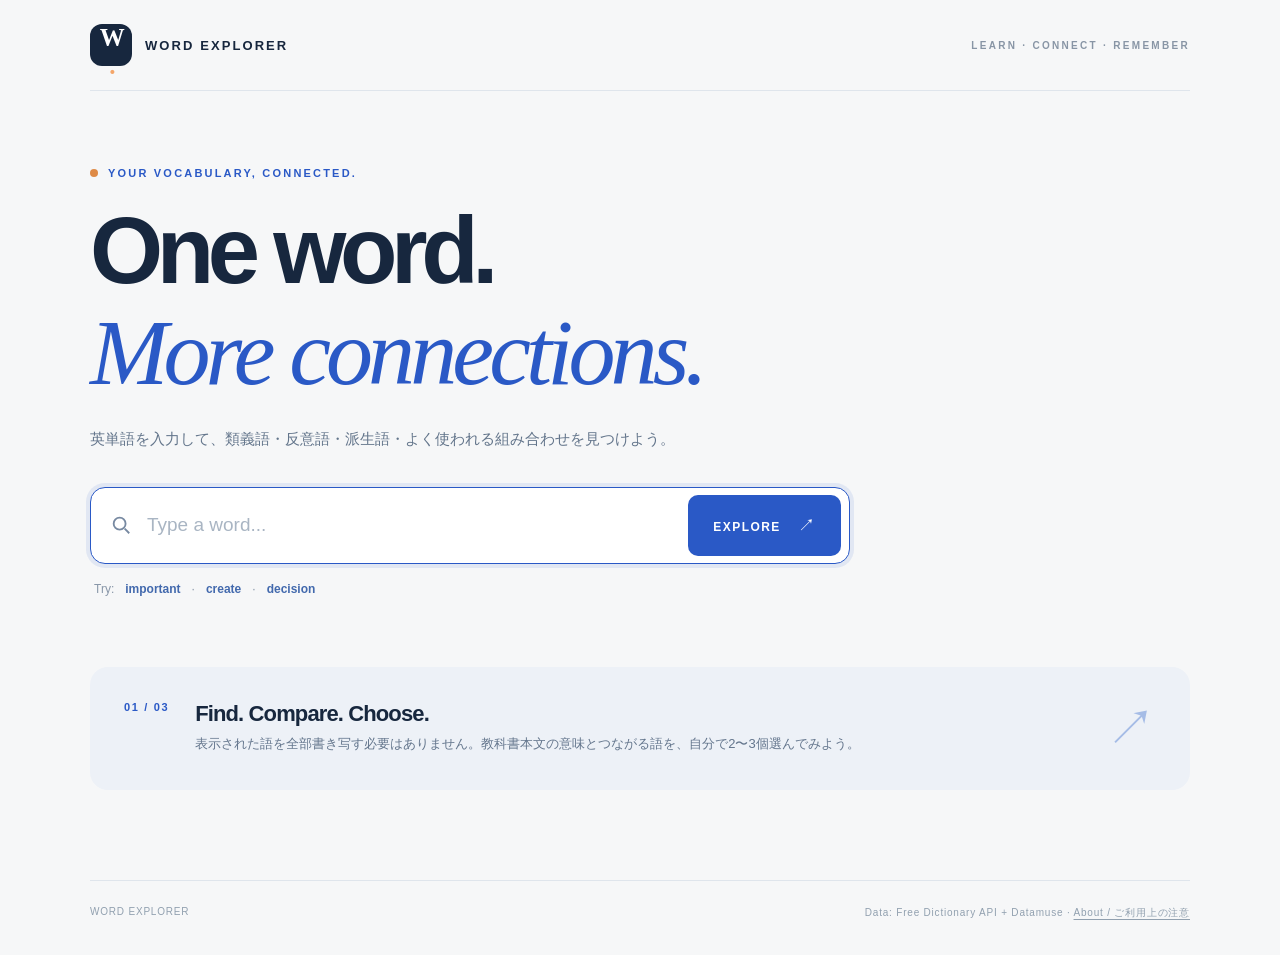
==== index.html @ e0b91c20 "Add files via upload" ====
<!doctype html>
<html lang="ja">
<head>
  <meta charset="utf-8">
  <meta name="viewport" content="width=device-width, initial-scale=1">
  <meta name="theme-color" content="#15243b">
  <meta name="description" content="Explore synonyms, antonyms, word families, and corpus-related combinations for English vocabulary learning.">
  <title>WORD EXPLORER | Connect the Words</title>
  <link rel="stylesheet" href="style.css">
  <link rel="stylesheet" href="graph.css">
  <link rel="stylesheet" href="cloud.css">
  <script src="word-families.js" defer></script>
  <script src="app.js" defer></script>
  <script src="graph.js" defer></script>
  <script src="cloud.js" defer></script>
</head>
<body>
  <main class="shell">
    <header class="masthead">
      <a class="brand" href="./" aria-label="Word Explorer ホーム"><span class="brand-mark" aria-hidden="true">W<span class="dot">.</span></span><span>WORD EXPLORER</span></a>
      <span class="edition">LEARN · CONNECT · REMEMBER</span>
    </header>

    <section class="hero" aria-labelledby="hero-title">
      <div class="eyebrow"><span class="live-dot"></span> YOUR VOCABULARY, CONNECTED.</div>
      <h1 id="hero-title">One word.<br><em>More connections.</em></h1>
      <p class="hero-copy">英単語を入力して、類義語・反意語・派生語・よく使われる組み合わせを見つけよう。</p>
      <form id="search-form" class="search-form" autocomplete="off">
        <label class="sr-only" for="word-input">Search an English word</label>
        <div class="search-wrap">
          <svg class="search-icon" viewBox="0 0 24 24" fill="none" stroke="currentColor" stroke-width="2" aria-hidden="true"><circle cx="10.5" cy="10.5" r="6.5"/><path d="m16 16 5 5"/></svg>
          <input id="word-input" name="word" type="search" placeholder="Type a word..." aria-describedby="search-hint" maxlength="45" autocapitalize="none" spellcheck="false" autofocus>
          <button class="search-button" type="submit">EXPLORE <span aria-hidden="true">↗</span></button>
        </div>
        <p id="search-hint" class="hint">Try: <button type="button" data-example="important">important</button><span>·</span><button type="button" data-example="create">create</button><span>·</span><button type="button" data-example="decision">decision</button></p>
      </form>
    </section>

    <section id="message-panel" class="message-panel" aria-live="polite" hidden></section>

    <section id="results" class="results" hidden aria-label="Search results">
      <div class="result-heading">
        <div><span class="result-overline">EXPLORING</span><h2 id="result-word"></h2><div class="word-meta"><span id="phonetic"></span><span id="parts-of-speech"></span></div></div>
        <button id="reset-button" class="subtle-button" type="button">New search ↗</button>
      </div>
      <div id="definition-panel" class="definition-panel" hidden><div class="section-kicker">MEANING IN ENGLISH</div><div id="definitions"></div></div>
      <section class="visual-section" aria-labelledby="visual-heading">
        <div class="visual-header">
          <div><div class="section-kicker">EXPLORE THE CONNECTIONS</div><h3 id="visual-heading">Words around <em id="visual-word">your word</em></h3><p class="visual-intro">検索するたびに、新しいワードクラウドを表示。気になる語句をクリックするとコピーできます。</p></div>
          <div class="visual-switch" role="group" aria-label="語彙の表示形式">
            <button type="button" id="view-cloud" class="view-button is-active" aria-pressed="true">☁ Word Cloud</button>
            <button type="button" id="view-map" class="view-button" aria-pressed="false">⌘ Word Map</button>
          </div>
        </div>
        <div id="cloud-panel" class="cloud-panel">
          <div id="cloud-scroll" class="cloud-scroll" tabindex="0" aria-label="ワードクラウド。小さな画面では横スクロールできます。">
            <svg id="word-cloud" xmlns="http://www.w3.org/2000/svg" viewBox="0 0 1000 550" role="group" aria-label="単語のワードクラウド"></svg>
          </div>
          <div class="cloud-bottom"><span id="cloud-status" role="status" aria-live="polite">Click a word to copy it.</span><span class="cloud-hint">BLUE Synonyms · RED Antonyms · GREEN Family · ORANGE Partners</span></div>
          <p class="cloud-note">文字の大きさは候補の表示順位を目安にしたもので、語の使用頻度や類義性の強さを厳密に表すものではありません。語の意味は教科書の文脈で確認してください。</p>
        </div>
      </section>
      <div id="map-panel" hidden>
      <section class="graph-section" aria-labelledby="graph-heading">
        <div class="graph-title-row">
          <div><div class="section-kicker">VISUAL WORD CONNECTIONS</div><h3 id="graph-heading">Word Map <span class="graph-spark">✳</span></h3><p class="graph-caption">単語のつながりを一目で。語をクリックするとコピー、選択後の「Explore」で再検索できます。スマホでは左右にスクロール。</p></div>
          <button type="button" id="graph-reset" class="map-reset">Reset view ↺</button>
        </div>
        <div class="graph-filters" role="group" aria-label="表示する語彙グループ">
          <label class="graph-filter" style="--group-color:#4776e6"><input type="checkbox" data-graph-group="synonyms" checked> <span class="filter-dot"></span>Synonyms</label>
          <label class="graph-filter" style="--group-color:#db6672"><input type="checkbox" data-graph-group="antonyms" checked> <span class="filter-dot"></span>Antonyms</label>
          <label class="graph-filter" style="--group-color:#399b79"><input type="checkbox" data-graph-group="family" checked> <span class="filter-dot"></span>Word Family</label>
          <label class="graph-filter" style="--group-color:#d79442"><input type="checkbox" data-graph-group="collocations" checked> <span class="filter-dot"></span>Word Partners</label>
        </div>
        <div class="graph-scroll" id="graph-scroll" tabindex="0" aria-label="単語の関係図。スマートフォンでは左右にスクロールして全体を確認できます。">
          <svg id="word-graph" xmlns="http://www.w3.org/2000/svg" viewBox="0 0 1150 720" role="img" aria-label="英単語の関係図" preserveAspectRatio="xMidYMid meet"></svg>
        </div>
        <div class="graph-bottom"><span id="graph-status" class="graph-status" aria-live="polite">Select a word to copy it.</span><button id="graph-explore" type="button" class="graph-explore" disabled>Explore selected word ↗</button></div>
        <p class="graph-footnote">最大20候補を図示しています。線は語句の分類を表すもので、意味の完全な一致やコーパス上の関連度の強さを示すものではありません。</p>
      </section>
      </div>
      <div class="results-grid">
        <article class="result-card"><div class="card-top"><span class="card-num">01</span><span class="card-icon">≈</span></div><h3>Synonyms</h3><p class="card-subtitle">類義語 — 近い意味を持つ語</p><div id="synonyms" class="chips"></div><p class="card-note">本文の意味と合う語を選ぼう。</p></article>
        <article class="result-card"><div class="card-top"><span class="card-num">02</span><span class="card-icon">↔</span></div><h3>Antonyms</h3><p class="card-subtitle">反意語 — 反対の意味を持つ語</p><div id="antonyms" class="chips"></div><p class="card-note">反対語が存在しない単語もあります。</p></article>
        <article class="result-card"><div class="card-top"><span class="card-num">03</span><span class="card-icon">✳</span></div><h3>Word Family</h3><p class="card-subtitle">派生語 — 同じ語根を持つ語</p><div id="families" class="chips"></div><p class="card-note">確認済みの語形グループのみ表示します。</p></article>
        <article class="result-card"><div class="card-top"><span class="card-num">04</span><span class="card-icon">⛓</span></div><h3>Word Partners</h3><p class="card-subtitle">共起表現 — 近くに現れやすい語</p><div id="collocations" class="chips"></div><p class="card-note">統計的な候補です。自然な表現か文脈で確認しよう。</p></article>
      </div>
      <div id="data-notice" class="data-notice" role="status"></div>
      <div class="bottom-actions"><button id="copy-all" class="copy-button" type="button">Copy results <span>↗</span></button><a href="https://skell.sketchengine.eu/#home?lang=en" rel="noopener noreferrer" target="_blank" class="external-link">Explore examples on SKELL <span aria-hidden="true">↗</span></a></div>
    </section>

    <section id="initial-tip" class="initial-tip"><span class="tip-number">01 / 03</span><div><h2>Find. Compare. Choose.</h2><p>表示された語を全部書き写す必要はありません。教科書本文の意味とつながる語を、自分で2〜3個選んでみよう。</p></div><div class="tip-decoration" aria-hidden="true">↗</div></section>

    <footer class="footer"><span>WORD EXPLORER</span><span>Data: Free Dictionary API + Datamuse · <a href="about.html">About / ご利用上の注意</a></span></footer>
  </main>
  <div id="toast" class="toast" role="status" aria-live="polite"></div>
</body>
</html>
---- style.css ----
:root{--ink:#17273e;--muted:#708096;--blue:#2a59c6;--blue-2:#e9effd;--line:#dfe5ec;--bg:#f6f7f8;--white:#fff;--orange:#de8a46}*{box-sizing:border-box}html{scroll-behavior:smooth}body{margin:0;background:var(--bg);color:var(--ink);font-family:Inter,"Helvetica Neue",Arial,"Noto Sans JP",sans-serif;-webkit-font-smoothing:antialiased}button,input{font:inherit}button{cursor:pointer}a{color:inherit}.shell{width:min(1100px,calc(100% - 48px));margin:0 auto}.masthead{display:flex;align-items:center;justify-content:space-between;height:91px;border-bottom:1px solid var(--line)}.brand{display:inline-flex;align-items:center;gap:13px;text-decoration:none;font-size:13px;font-weight:850;letter-spacing:.16em}.brand-mark{width:42px;height:42px;display:grid;place-items:center;border-radius:12px;background:var(--ink);color:white;font-family:Georgia,serif;font-size:25px;letter-spacing:-.1em}.dot{color:#f4a66a}.edition{font-size:10px;letter-spacing:.23em;color:#8895a5;font-weight:800}.hero{padding:76px 0 69px;position:relative}.eyebrow,.result-overline,.section-kicker{font-size:11px;font-weight:800;letter-spacing:.2em;color:var(--blue)}.eyebrow{display:flex;align-items:center;gap:10px}.live-dot{display:inline-block;width:8px;height:8px;border-radius:50%;background:var(--orange)}h1{font-size:clamp(51px,7.8vw,94px);line-height:1.07;letter-spacing:-.068em;margin:22px 0 23px;font-weight:840}h1 em{color:var(--blue);font-family:Georgia,"Times New Roman",serif;font-weight:500;letter-spacing:-.052em}.hero-copy{font-size:15px;color:#63758b;line-height:1.85;margin:0 0 34px}.search-form{max-width:760px}.search-wrap{display:flex;align-items:center;background:white;border:1.5px solid #cad5e5;border-radius:15px;padding:7px 8px 7px 19px;box-shadow:0 13px 40px #193d6e0c;transition:border-color .2s,box-shadow .2s}.search-wrap:focus-within{border-color:var(--blue);box-shadow:0 0 0 4px #2a59c61a}.search-icon{width:22px;height:22px;flex-shrink:0;color:#7789a1}.search-wrap input{min-width:0;width:100%;border:0;outline:0;background:transparent;padding:14px 15px;color:var(--ink);font-size:19px}.search-wrap input::placeholder{color:#a9b5c3}.search-button,.copy-button{background:var(--blue);border:0;border-radius:10px;color:#fff;font-size:12px;font-weight:800;letter-spacing:.12em;padding:19px 25px;white-space:nowrap}.search-button span,.copy-button span{margin-left:12px;font-size:17px;font-weight:400}.search-button:hover,.copy-button:hover{background:#1b449f}.search-button:disabled{opacity:.65;cursor:wait}.hint{display:flex;align-items:center;gap:11px;font-size:12px;color:#8896a8;margin:16px 0 0 4px}.hint button{padding:2px 0;border:0;background:none;color:#4269ad;font-weight:650}.hint button:hover{text-decoration:underline}.initial-tip{margin:0 0 90px;background:#edf1f7;border-radius:18px;padding:28px 34px;display:flex;align-items:center;gap:26px}.tip-number{white-space:nowrap;align-self:start;font-size:11px;letter-spacing:.15em;font-weight:800;color:var(--blue);padding-top:6px}.initial-tip h2{font-size:22px;margin:0 0 5px;letter-spacing:-.04em}.initial-tip p{margin:0;font-size:13px;line-height:1.9;color:#64768d}.tip-decoration{margin-left:auto;font-size:50px;color:#a5bce6;font-weight:300}.footer{border-top:1px solid var(--line);display:flex;justify-content:space-between;gap:16px;padding:25px 0 35px;color:#91a0af;font-size:10px;letter-spacing:.08em}.footer a{text-underline-offset:3px}.results{padding-bottom:65px}.result-heading{display:flex;justify-content:space-between;align-items:center;gap:15px;border-top:1px solid var(--line);padding:34px 0 28px}.result-heading h2{font-size:clamp(34px,5vw,57px);letter-spacing:-.06em;margin:9px 0 5px;line-height:1.1;overflow-wrap:anywhere}.word-meta{display:flex;flex-wrap:wrap;gap:10px;font-size:13px;color:#8795a7}.subtle-button{border:1px solid #d2dbe7;border-radius:10px;background:#fff;color:#59739b;font-size:12px;padding:12px 16px;white-space:nowrap}.subtle-button:hover{border-color:var(--blue)}.definition-panel{padding:22px 26px;background:#eaf0f9;border-radius:15px;margin-bottom:17px}.section-kicker{color:#7186ac;margin-bottom:12px}.definition-row{font-size:14px;line-height:1.65;margin-top:7px}.pos{font-weight:800;color:#2a59c6;margin-right:10px;font-size:12px}.example{font-size:12px;color:#7385a1;margin-left:6px}.results-grid{display:grid;grid-template-columns:repeat(2,minmax(0,1fr));gap:16px}.result-card{background:white;border:1px solid var(--line);border-radius:17px;min-height:240px;padding:25px;display:flex;flex-direction:column}.card-top{display:flex;align-items:center;justify-content:space-between}.card-num{font-size:11px;font-weight:900;color:#99a9bb;letter-spacing:.13em}.card-icon{font-size:26px;color:#8ca8dd}.result-card h3{font-size:26px;letter-spacing:-.045em;margin:12px 0 3px}.card-subtitle{font-size:12px;color:#7b8ba0;margin:0 0 19px}.chips{display:flex;flex-wrap:wrap;align-items:start;gap:8px}.chip{background:#f0f4fa;border:1px solid #e2eaf3;color:#2b527f;padding:9px 11px;border-radius:9px;font-size:13px;font-weight:650;max-width:100%;overflow-wrap:anywhere}.chip:hover{border-color:#96afe3;background:#eaf0fd}.chip:focus-visible{outline:3px solid #7b9fee}.empty{font-size:12px;color:#96a3b3;line-height:1.7}.card-note{font-size:11px;color:#a0acbb;margin:auto 0 0;padding-top:22px;line-height:1.65}.data-notice{font-size:12px;color:#7d8c9f;padding:19px 4px;line-height:1.9}.bottom-actions{display:flex;align-items:center;justify-content:space-between;gap:12px;margin:0 0 10px}.copy-button{padding:15px 20px}.external-link{font-size:12px;font-weight:700;color:var(--blue);text-decoration:none}.external-link:hover{text-decoration:underline}.message-panel{border-radius:12px;background:#eaf0fb;color:#45659b;padding:18px 22px;margin:-16px 0 26px;font-size:14px;line-height:1.6}.message-panel.error{background:#fff0ed;color:#a24f3f}.toast{position:fixed;bottom:25px;left:50%;transform:translate(-50%,20px);background:#1b2b45;color:#fff;border-radius:9px;padding:13px 18px;font-size:13px;opacity:0;pointer-events:none;transition:opacity .22s,transform .22s;z-index:10}.toast.show{opacity:1;transform:translate(-50%,0)}.sr-only{position:absolute;width:1px;height:1px;padding:0;margin:-1px;overflow:hidden;clip:rect(0,0,0,0);white-space:nowrap;border:0}.about{max-width:760px;margin:65px auto 100px;line-height:1.9}.about h1{font-size:44px;letter-spacing:-.04em}.about h2{font-size:20px;margin-top:34px}.about p,.about li{font-size:14px;color:#53677f}.about code{background:#e8edf4;padding:2px 5px;border-radius:4px}.about a{color:var(--blue)}@media(max-width:680px){.shell{width:min(100% - 32px,1100px)}.masthead{height:70px}.edition{display:none}.hero{padding:52px 0}.hero-copy{font-size:13px}.search-wrap{padding:5px 5px 5px 11px}.search-wrap input{font-size:16px;padding:12px 9px}.search-button{padding:15px 12px;font-size:10px;letter-spacing:.05em}.search-button span{margin-left:4px;font-size:13px}.results-grid{grid-template-columns:1fr}.result-card{min-height:205px}.initial-tip{padding:24px;gap:12px;margin-bottom:50px}.tip-number{display:none}.tip-decoration{display:none}.result-heading{align-items:flex-start}.subtle-button{font-size:11px}.footer{flex-direction:column;line-height:1.7}.bottom-actions{align-items:flex-start;flex-direction:column}.definition-panel{padding:19px}}
---- graph.css ----
/* Word Map extension — no third-party graph library required. */
.graph-section{margin:26px 0 34px;background:#fff;border:1px solid #e0e6ed;border-radius:22px;padding:25px 25px 17px;box-shadow:0 16px 45px rgba(28,43,65,.045)}
.graph-title-row{display:flex;justify-content:space-between;align-items:start;gap:15px}
.graph-title-row h3{font-size:clamp(25px,3.2vw,35px);margin:8px 0 5px;letter-spacing:-.055em}
.graph-spark{color:#d79442;font-size:.65em;vertical-align:top}
.graph-caption{color:#738198;line-height:1.7;font-size:13px;margin:0}
.map-reset{border:1px solid #dce3ed;border-radius:12px;background:#fff;padding:9px 13px;color:#54657e;font-size:12px;font-weight:750;white-space:nowrap}
.map-reset:hover{background:#f0f4fb}
.graph-filters{display:flex;gap:8px;flex-wrap:wrap;margin:19px 0 14px}
.graph-filter{display:inline-flex;align-items:center;gap:7px;border:1px solid #dfe5ed;border-radius:50px;padding:9px 12px;font-size:12px;color:#344155;font-weight:720;cursor:pointer;user-select:none;background:white}
.graph-filter:has(input:not(:checked)){color:#9ba5b2;background:#f8f9fa}
.graph-filter input{accent-color:var(--group-color);margin:0;width:14px;height:14px}
.filter-dot{display:block;width:9px;height:9px;border-radius:50%;background:var(--group-color)}
.graph-filter:has(input:not(:checked)) .filter-dot{background:#c3cbd5}
.graph-scroll{overflow-x:auto;overflow-y:hidden;border:1px solid #e7ebf2;background:radial-gradient(circle at 50% 50%,#f2f5fc 0,#fbfcff 58%,#f7f9fc 100%);border-radius:17px;scrollbar-color:#c3cada transparent}
.graph-scroll svg{display:block;width:100%;min-width:900px;height:auto;min-height:0;touch-action:pan-x}
.graph-scroll:focus-visible{outline:3px solid #799ee9;outline-offset:2px}
.graph-bottom{min-height:54px;display:flex;justify-content:space-between;align-items:center;gap:12px;padding:9px 4px 0}
.graph-status{color:#738198;font-size:12px;overflow-wrap:anywhere}
.graph-explore{border:0;background:#182b47;color:#fff;border-radius:12px;padding:11px 14px;font-size:12px;font-weight:800;white-space:nowrap}
.graph-explore:disabled{opacity:.35;cursor:not-allowed}
.graph-explore:not(:disabled):hover{background:#2a59c6}
.graph-footnote{font-size:11px;line-height:1.7;color:#8793a3;margin:2px 4px 0}
.graph-edge{fill:none;stroke-width:2;stroke-linecap:round;opacity:.49}
.graph-root-edge{stroke-width:3;opacity:.4}
.graph-leaf{cursor:pointer;outline:none}
.graph-leaf rect{transition:fill .15s,stroke-width .15s}
.graph-leaf:hover rect,.graph-leaf:focus rect{stroke-width:2.5;filter:drop-shadow(0 2px 5px rgba(30,51,80,.12))}
.graph-leaf.is-selected rect{stroke-width:3;filter:drop-shadow(0 3px 8px rgba(30,51,80,.15))}
.graph-leaf:focus-visible rect{stroke:#151d2c;stroke-width:3}
@media(max-width:680px){.graph-section{padding:18px 12px 14px;margin:20px 0}.graph-title-row{padding:0 5px}.map-reset{padding:8px 9px}.graph-filters{gap:6px}.graph-filter{padding:7px 9px;font-size:11px}.graph-bottom{flex-wrap:wrap}.graph-explore{margin-left:auto}.graph-scroll svg{min-width:980px}}
@media(prefers-reduced-motion:reduce){.graph-leaf rect{transition:none}}

[hidden]{display:none!important}
---- cloud.css ----
/* Default visual word cloud — responsive and keyboard accessible. */
.visual-section{margin:26px 0 13px;background:#fff;border:1px solid #e0e6ed;border-radius:22px;padding:25px;box-shadow:0 16px 45px rgba(28,43,65,.045)}
.visual-header{display:flex;align-items:end;justify-content:space-between;gap:16px;flex-wrap:wrap;margin-bottom:20px}
.visual-header h3{font-size:clamp(26px,3.1vw,36px);line-height:1.13;letter-spacing:-.055em;margin:7px 0 8px}
.visual-header h3 em{font-family:Georgia,serif;color:#2a59c6;font-weight:500;overflow-wrap:anywhere}
.visual-intro{font-size:12px;line-height:1.7;color:#738198;margin:0}
.visual-switch{display:flex;gap:5px;padding:5px;background:#eef2f7;border-radius:14px;flex-shrink:0}
.view-button{border:0;background:transparent;color:#6f7c90;border-radius:10px;padding:12px 16px;font-weight:800;font-size:12px;white-space:nowrap}
.view-button.is-active{background:#17273e;color:white;box-shadow:0 3px 9px #17273e24}
.view-button:focus-visible,.cloud-word:focus-visible{outline:3px solid #7b9fee;outline-offset:3px}
.cloud-scroll{overflow-x:auto;overflow-y:hidden;border-radius:17px;border:1px solid #e7ebf2;background:radial-gradient(circle at 52% 48%,#fff 0%,#f8faff 60%,#f1f5fa 100%);scrollbar-color:#bccae0 transparent}
.cloud-scroll svg{display:block;width:100%;height:auto;min-width:710px;touch-action:pan-x}
.cloud-word{cursor:pointer;transition:opacity .12s}
.cloud-word:hover,.cloud-word:focus{opacity:.68;text-decoration:underline}
.cloud-word text{paint-order:stroke fill;stroke:transparent;stroke-width:1px}
.cloud-word.is-copied text{text-decoration:underline}
.cloud-bottom{display:flex;align-items:center;justify-content:space-between;gap:16px;padding:15px 2px 7px;flex-wrap:wrap;color:#708096;font-size:12px}
.cloud-hint{color:#929eae;font-size:10px;letter-spacing:.025em}
.cloud-note{font-size:11px;line-height:1.75;color:#8994a5;margin:5px 2px 0}
#map-panel .graph-section{margin-top:0}
@media(max-width:680px){.visual-section{padding:18px 12px 14px}.visual-header{align-items:start;gap:13px;padding:0 5px}.visual-switch{width:100%}.view-button{flex:1;padding:10px 8px}.cloud-scroll svg{min-width:710px}.cloud-hint{font-size:9px}}
@media(prefers-reduced-motion:reduce){.cloud-word{transition:none}}
[hidden]{display:none!important}
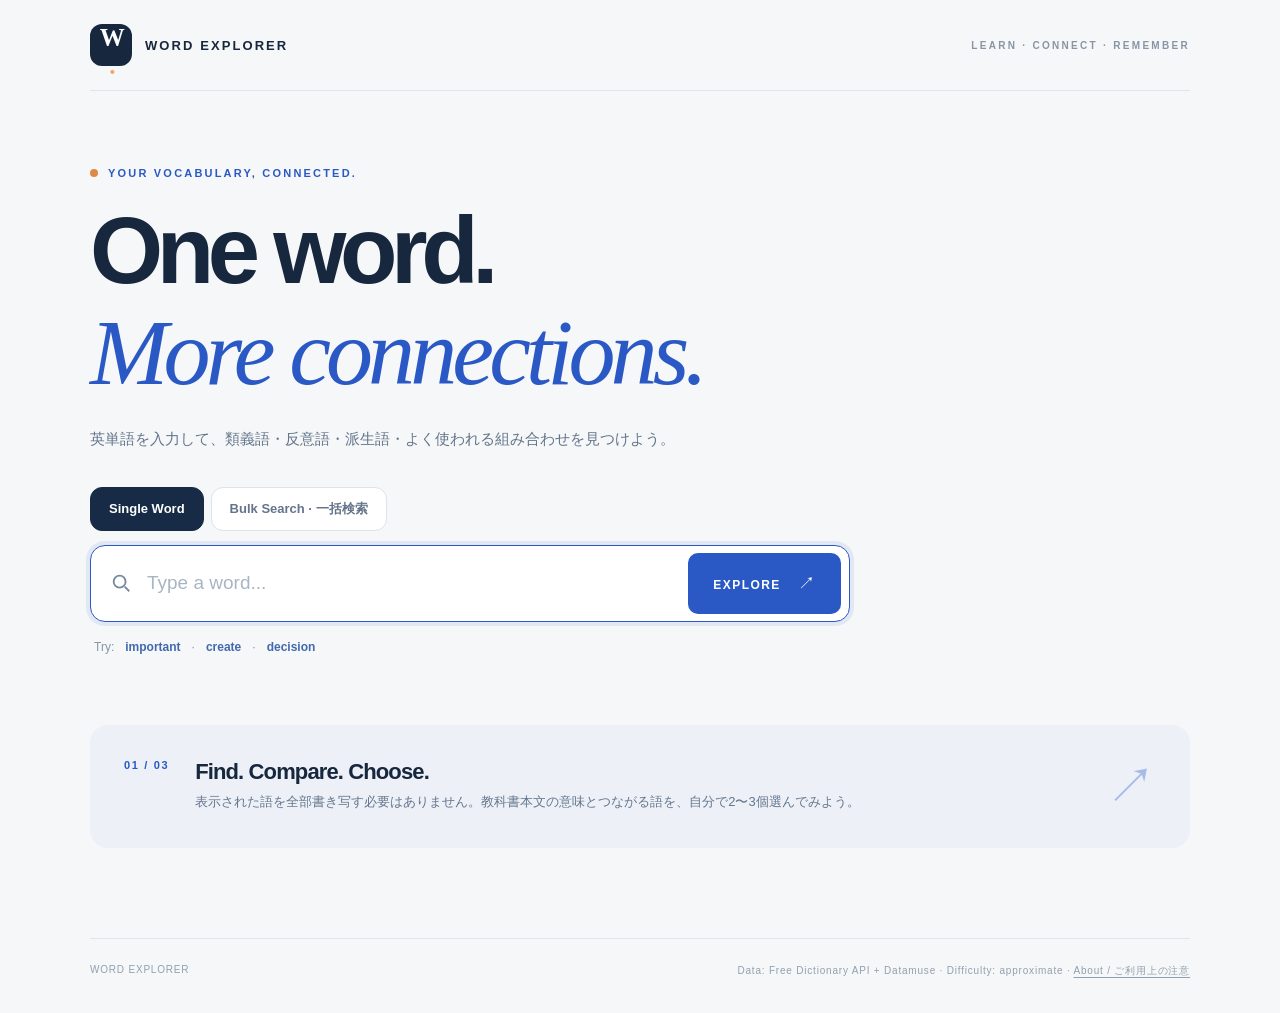
==== commit 3de77655: "Add files via upload" ====
--- a/index.html
+++ b/index.html
@@ -9,7 +9,9 @@
   <link rel="stylesheet" href="style.css">
   <link rel="stylesheet" href="graph.css">
   <link rel="stylesheet" href="cloud.css">
+  <link rel="stylesheet" href="updates.css">
   <script src="word-families.js" defer></script>
+  <script src="difficulty.js" defer></script>
   <script src="app.js" defer></script>
   <script src="graph.js" defer></script>
   <script src="cloud.js" defer></script>
@@ -25,6 +27,16 @@
       <div class="eyebrow"><span class="live-dot"></span> YOUR VOCABULARY, CONNECTED.</div>
       <h1 id="hero-title">One word.<br><em>More connections.</em></h1>
       <p class="hero-copy">英単語を入力して、類義語・反意語・派生語・よく使われる組み合わせを見つけよう。</p>
+      <div class="mode-switch" role="group" aria-label="検索モード">
+        <button type="button" id="mode-single" class="mode-button is-active" aria-pressed="true">Single Word</button>
+        <button type="button" id="mode-bulk" class="mode-button" aria-pressed="false">Bulk Search · 一括検索</button>
+      </div>
+      <div id="bulk-controls" class="bulk-controls" hidden>
+        <label for="bulk-input">Googleスプレッドシートの1列をコピーして貼り付け（最大20語）</label>
+        <textarea id="bulk-input" rows="6" spellcheck="false" placeholder="important&#10;create&#10;develop&#10;protect"></textarea>
+        <div class="bulk-help">改行区切りで読み取ります。重複は自動で除き、検索結果は1語ずつ表示します。</div>
+        <button type="button" id="bulk-start" class="bulk-start">EXPLORE WORD LIST ↗</button>
+      </div>
       <form id="search-form" class="search-form" autocomplete="off">
         <label class="sr-only" for="word-input">Search an English word</label>
         <div class="search-wrap">
@@ -38,6 +50,13 @@
 
     <section id="message-panel" class="message-panel" aria-live="polite" hidden></section>
 
+    <section id="batch-nav" class="batch-nav" hidden aria-label="一括検索の語句切り替え">
+      <div class="batch-bar"><button id="batch-prev" type="button" class="batch-arrow" aria-label="前の単語">← Previous</button>
+      <div class="batch-count"><span id="batch-progress">1 / 1</span><strong id="batch-current"></strong></div>
+      <button id="batch-next" type="button" class="batch-arrow" aria-label="次の単語">Next →</button></div>
+      <div id="batch-list" class="batch-list"></div>
+      <button id="batch-clear" class="batch-clear" type="button">Change word list ↺</button>
+    </section>
     <section id="results" class="results" hidden aria-label="Search results">
       <div class="result-heading">
         <div><span class="result-overline">EXPLORING</span><h2 id="result-word"></h2><div class="word-meta"><span id="phonetic"></span><span id="parts-of-speech"></span></div></div>
@@ -46,7 +65,7 @@
       <div id="definition-panel" class="definition-panel" hidden><div class="section-kicker">MEANING IN ENGLISH</div><div id="definitions"></div></div>
       <section class="visual-section" aria-labelledby="visual-heading">
         <div class="visual-header">
-          <div><div class="section-kicker">EXPLORE THE CONNECTIONS</div><h3 id="visual-heading">Words around <em id="visual-word">your word</em></h3><p class="visual-intro">検索するたびに、新しいワードクラウドを表示。気になる語句をクリックするとコピーできます。</p></div>
+          <div><div class="section-kicker">EXPLORE THE CONNECTIONS</div><h3 id="visual-heading">Words around <em id="visual-word">your word</em></h3><p class="visual-intro">検索するたびに新しいワードクラウドを表示。中心に近い語ほど基本的な語になるよう推定して並べています。</p></div>
           <div class="visual-switch" role="group" aria-label="語彙の表示形式">
             <button type="button" id="view-cloud" class="view-button is-active" aria-pressed="true">☁ Word Cloud</button>
             <button type="button" id="view-map" class="view-button" aria-pressed="false">⌘ Word Map</button>
@@ -57,7 +76,7 @@
             <svg id="word-cloud" xmlns="http://www.w3.org/2000/svg" viewBox="0 0 1000 550" role="group" aria-label="単語のワードクラウド"></svg>
           </div>
           <div class="cloud-bottom"><span id="cloud-status" role="status" aria-live="polite">Click a word to copy it.</span><span class="cloud-hint">BLUE Synonyms · RED Antonyms · GREEN Family · ORANGE Partners</span></div>
-          <p class="cloud-note">文字の大きさは候補の表示順位を目安にしたもので、語の使用頻度や類義性の強さを厳密に表すものではありません。語の意味は教科書の文脈で確認してください。</p>
+          <p class="cloud-note">語の配置・大きさは学習難易度の目安です。英検の公式級別認定ではありません。コーパスの頻度とも一致しません。</p>
         </div>
       </section>
       <div id="map-panel" hidden>
@@ -76,7 +95,7 @@
           <svg id="word-graph" xmlns="http://www.w3.org/2000/svg" viewBox="0 0 1150 720" role="img" aria-label="英単語の関係図" preserveAspectRatio="xMidYMid meet"></svg>
         </div>
         <div class="graph-bottom"><span id="graph-status" class="graph-status" aria-live="polite">Select a word to copy it.</span><button id="graph-explore" type="button" class="graph-explore" disabled>Explore selected word ↗</button></div>
-        <p class="graph-footnote">最大20候補を図示しています。線は語句の分類を表すもので、意味の完全な一致やコーパス上の関連度の強さを示すものではありません。</p>
+        <p class="graph-footnote">各カテゴリ最大3語。中心に近いものから易しい順（推定）に並びます。英検3級を起点とした学習上の目安であり、公式な級別分類ではありません。</p>
       </section>
       </div>
       <div class="results-grid">
@@ -91,7 +110,7 @@
 
     <section id="initial-tip" class="initial-tip"><span class="tip-number">01 / 03</span><div><h2>Find. Compare. Choose.</h2><p>表示された語を全部書き写す必要はありません。教科書本文の意味とつながる語を、自分で2〜3個選んでみよう。</p></div><div class="tip-decoration" aria-hidden="true">↗</div></section>
 
-    <footer class="footer"><span>WORD EXPLORER</span><span>Data: Free Dictionary API + Datamuse · <a href="about.html">About / ご利用上の注意</a></span></footer>
+    <footer class="footer"><span>WORD EXPLORER</span><span>Data: Free Dictionary API + Datamuse · Difficulty: approximate · <a href="about.html">About / ご利用上の注意</a></span></footer>
   </main>
   <div id="toast" class="toast" role="status" aria-live="polite"></div>
 </body>
--- a/updates.css
+++ b/updates.css
@@ -0,0 +1,20 @@
+/* Bulk search and classroom improvements */
+.mode-switch{display:flex;gap:7px;margin:20px 0 14px;flex-wrap:wrap}
+.mode-button{border:1px solid #dbe3ee;border-radius:12px;padding:12px 18px;background:#fff;color:#64748b;font-weight:800;cursor:pointer;font-size:13px}
+.mode-button.is-active{background:#172b47;color:#fff;border-color:#172b47}
+.bulk-controls{background:#fff;border:1px solid #dce5ef;border-radius:17px;padding:18px;margin-bottom:18px}
+.bulk-controls label{display:block;font-size:13px;font-weight:800;margin-bottom:9px;color:#243957}
+.bulk-controls textarea{display:block;width:100%;min-height:140px;box-sizing:border-box;border:1px solid #ccd7e7;border-radius:12px;padding:13px;font-size:16px;line-height:1.55;resize:vertical;background:#fafdff;color:#182b47}
+.bulk-help{font-size:12px;line-height:1.6;color:#718096;margin:9px 0 14px}
+.bulk-start{background:#172b47;color:#fff;border:0;border-radius:11px;padding:13px 18px;cursor:pointer;font-size:13px;font-weight:800}
+.batch-nav{background:#fff;border:1px solid #dce5ef;border-radius:19px;padding:17px;margin:22px 0 4px}
+.batch-bar{display:flex;align-items:center;justify-content:space-between;gap:8px}
+.batch-arrow{border:1px solid #d6e0ed;background:#f8faff;color:#253d60;border-radius:11px;padding:12px 14px;font-weight:800;cursor:pointer}
+.batch-arrow:disabled{opacity:.35;cursor:not-allowed}
+.batch-count{display:flex;flex-direction:column;align-items:center;gap:4px;color:#627590;font-size:12px}
+.batch-count strong{color:#172b47;font-size:clamp(18px,3vw,26px);overflow-wrap:anywhere;text-align:center}
+.batch-list{display:flex;gap:7px;overflow:auto;padding:15px 0 8px}
+.batch-pill{white-space:nowrap;border:1px solid #d8e1ee;background:white;color:#496078;border-radius:50px;padding:8px 12px;font-size:12px;cursor:pointer}
+.batch-pill.is-current{background:#e9f0ff;border-color:#577fe6;color:#2448af;font-weight:800}
+.batch-clear{border:0;background:transparent;padding:7px 0;color:#536b8a;text-decoration:underline;font-size:12px;cursor:pointer}
+@media(max-width:600px){.batch-arrow{padding:10px 7px;font-size:11px}.batch-nav{padding:13px}.mode-button{flex:1;padding:11px 8px}.batch-count strong{font-size:18px}}
